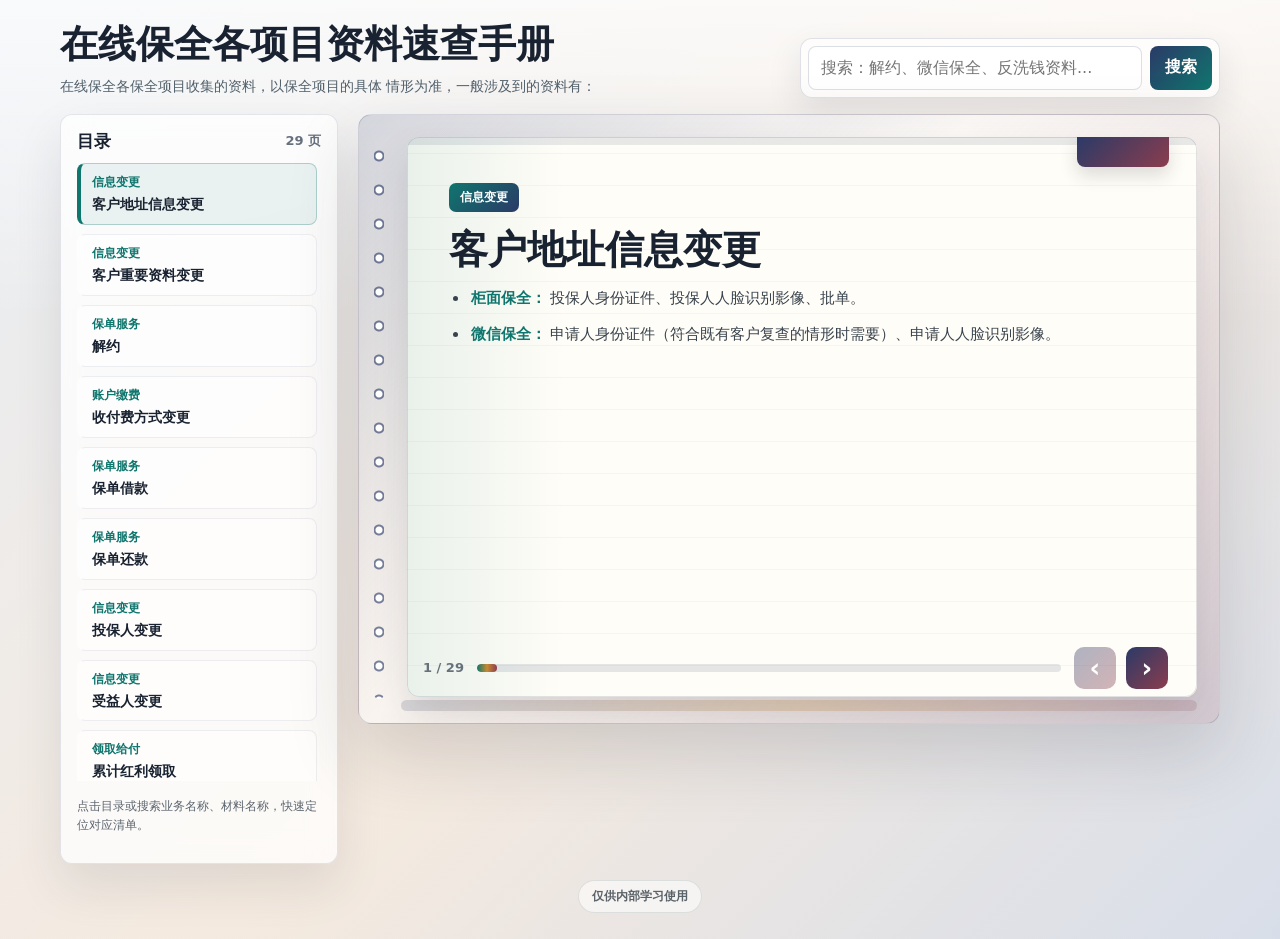
==== index.html @ 7e837ddd "Publish online preservation guide" ====
<!doctype html>
<html lang="zh-CN">
<head>
  <meta charset="utf-8">
  <meta name="viewport" content="width=device-width, initial-scale=1">
  <title>在线保全各项目资料速查手册</title>
  <style>
    :root {
      --ink: #192230;
      --muted: #66707e;
      --paper: #fffdf7;
      --paper-line: rgba(36, 79, 93, .085);
      --cover: #2b3a67;
      --cover-2: #8b3d4e;
      --accent: #0f766e;
      --gold: #c78b32;
      --line: rgba(25, 34, 48, .13);
      --panel: rgba(255,255,255,.8);
      --shadow: rgba(28, 39, 58, .16);
    }
    * { box-sizing: border-box; }
    html, body { width: 100%; max-width: 100%; overflow-x: hidden; }
    body {
      min-height: 100vh;
      margin: 0;
      color: var(--ink);
      font-family: "Microsoft YaHei", "PingFang SC", system-ui, sans-serif;
      background:
        linear-gradient(180deg, rgba(255,255,255,.74), rgba(255,255,255,0) 34%),
        linear-gradient(135deg, #e8edf3 0%, #f5eadf 52%, #d8dee9 100%);
    }
    button, input { font: inherit; }
    .app { width: min(1160px, calc(100vw - 28px)); margin: 0 auto; padding: 22px 0 26px; }
    .hero { display: grid; grid-template-columns: minmax(0, 1fr) minmax(280px, 420px); gap: 18px; align-items: end; margin-bottom: 16px; }
    h1 { margin: 0 0 8px; font-size: clamp(22px, 3.2vw, 38px); line-height: 1.18; letter-spacing: 0; }
    .subtitle { max-width: 680px; margin: 0; color: #51606b; font-size: 14px; line-height: 1.65; }
    .search { display: grid; grid-template-columns: minmax(0, 1fr) auto; gap: 8px; padding: 7px; border: 1px solid rgba(43,58,103,.14); border-radius: 12px; background: rgba(255,255,255,.72); box-shadow: 0 14px 34px rgba(28,39,58,.1); backdrop-filter: blur(14px); }
    .search input { min-width: 0; height: 44px; border: 1px solid rgba(43,58,103,.16); border-radius: 8px; padding: 0 12px; outline: 0; background: rgba(255,255,255,.96); }
    .search input:focus { border-color: rgba(15,118,110,.62); box-shadow: 0 0 0 3px rgba(15,118,110,.13); }
    .btn { min-height: 42px; border: 0; border-radius: 8px; padding: 0 15px; color: #fff; font-weight: 850; background: linear-gradient(135deg, var(--cover), var(--accent)); cursor: pointer; }
    .workspace { display: grid; grid-template-columns: 278px minmax(0, 1fr); gap: 20px; align-items: stretch; }
    .side { display: flex; flex-direction: column; min-height: 610px; max-height: calc(100vh - 150px); padding: 16px; border: 1px solid rgba(43,58,103,.12); border-radius: 12px; background: rgba(255,255,255,.74); box-shadow: 0 22px 48px rgba(28,39,58,.1); backdrop-filter: blur(14px); }
    .side-title { display: flex; justify-content: space-between; gap: 10px; align-items: center; margin-bottom: 12px; }
    .side-title h2 { margin: 0; font-size: 17px; line-height: 1.2; }
    .counter { color: var(--muted); font-size: 13px; font-weight: 800; }
    .toc { display: grid; gap: 9px; margin: 0; padding: 0 4px 0 0; overflow-y: auto; list-style: none; }
    .toc button { width: 100%; border: 1px solid rgba(43,58,103,.08); border-left: 4px solid transparent; border-radius: 8px; padding: 10px 11px; color: var(--ink); text-align: left; background: rgba(255,255,255,.54); cursor: pointer; }
    .toc button.active { border-color: rgba(15,118,110,.28); border-left-color: var(--accent); background: rgba(15,118,110,.08); }
    .toc-category { display: block; margin-bottom: 4px; color: var(--accent); font-size: 12px; font-weight: 900; }
    .toc-title { display: block; font-size: 14px; font-weight: 850; line-height: 1.35; }
    .tip-note { margin-top: auto; padding-top: 16px; color: #5c6670; font-size: 12px; line-height: 1.6; }
    .reader { position: relative; min-height: 610px; padding: 22px 22px 22px 34px; border: 1px solid rgba(43,58,103,.18); border-radius: 14px; background: linear-gradient(135deg, rgba(43,58,103,.16), rgba(255,255,255,.5) 42%, rgba(139,61,78,.14)); box-shadow: 0 30px 72px var(--shadow); overflow: hidden; }
    .reader::before { content: ""; position: absolute; inset: 24px auto 24px 15px; width: 10px; border-radius: 999px; background: radial-gradient(circle, #fff 0 3px, rgba(43,58,103,.62) 4px 5px, transparent 6px) 0 0 / 10px 34px repeat-y; z-index: 3; }
    .reader::after { content: ""; position: absolute; right: 22px; bottom: 12px; left: 42px; height: 11px; border-radius: 999px; background: linear-gradient(90deg, rgba(43,58,103,.18), rgba(199,139,50,.28), rgba(139,61,78,.18)); opacity: .9; }
    .paper-stack { position: relative; min-height: 560px; height: 100%; margin-left: 14px; }
    .paper-stack::before, .paper-stack::after { content: ""; position: absolute; inset: 12px 0 0 12px; border-radius: 12px; background: #dfe8ea; opacity: .72; }
    .paper-stack::after { inset: 6px 0 0 6px; background: #f4efe8; opacity: .9; }
    .page { position: relative; z-index: 2; min-height: 560px; padding: clamp(30px, 4vw, 46px) clamp(24px, 4vw, 42px) 86px; border-radius: 12px; background: linear-gradient(180deg, rgba(43,58,103,.11) 0 8px, transparent 8px), linear-gradient(90deg, rgba(15,118,110,.09), transparent 20%), repeating-linear-gradient(0deg, transparent 0 31px, var(--paper-line) 32px), var(--paper); box-shadow: inset 0 0 0 1px rgba(43,58,103,.14), 0 18px 36px rgba(28,39,58,.13); overflow: hidden; transition: opacity .18s ease, transform .18s ease; }
    .page::before { content: ""; position: absolute; top: 0; right: 28px; width: 92px; height: 30px; border-radius: 0 0 8px 8px; background: linear-gradient(135deg, var(--cover), var(--cover-2)); box-shadow: 0 8px 18px rgba(28,39,58,.16); }
    .page.is-leaving { opacity: .2; transform: translateX(-10px); }
    .page.is-entering { animation: pageEnter .28s ease-out; }
    @keyframes pageEnter { from { opacity: .18; transform: translateX(12px); } to { opacity: 1; transform: translateX(0); } }
    .page-flash { position: absolute; inset: 22px 22px 22px 36px; z-index: 4; display: none; border-radius: 16px; background: linear-gradient(90deg, rgba(255,250,240,.98), rgba(255,250,240,.86)); box-shadow: 0 16px 32px rgba(24,32,38,.14); pointer-events: none; }
    .page-flash.active.forward { display: block; animation: sheetForward .3s ease-out forwards; }
    .page-flash.active.backward { display: block; animation: sheetBackward .3s ease-out forwards; }
    @keyframes sheetForward { from { opacity: .95; transform: translateX(0) scale(1); } to { opacity: 0; transform: translateX(-34px) scale(.985); } }
    @keyframes sheetBackward { from { opacity: .95; transform: translateX(0) scale(1); } to { opacity: 0; transform: translateX(34px) scale(.985); } }
    .category { display: inline-flex; align-items: center; min-height: 28px; padding: 6px 11px; border-radius: 7px; color: #fff; font-size: 12px; font-weight: 900; background: linear-gradient(135deg, var(--accent), var(--cover)); }
    .page h2 { margin: 16px 0 14px; font-size: clamp(24px, 3.4vw, 39px); line-height: 1.13; letter-spacing: 0; overflow-wrap: anywhere; }
    .content { max-width: 790px; color: #38434d; font-size: 15px; line-height: 1.72; }
    .content ul { display: grid; gap: 10px; margin: 0; padding-left: 20px; }
    .content li { padding-left: 2px; }
    .channel { display: inline-block; margin-right: 4px; color: var(--accent); font-weight: 950; }
    mark { border-radius: 4px; padding: 1px 3px; color: inherit; background: rgba(199,139,50,.4); }
    .reader-footer { position: absolute; right: clamp(30px, 4vw, 54px); bottom: 34px; left: clamp(44px, 5vw, 68px); z-index: 5; display: grid; grid-template-columns: auto 1fr auto; gap: 13px; align-items: center; color: #66717c; font-size: 13px; font-weight: 800; }
    .progress { height: 8px; overflow: hidden; border-radius: 999px; background: rgba(43,58,103,.12); }
    .progress span { display: block; width: var(--progress, 0%); height: 100%; border-radius: inherit; background: linear-gradient(90deg, var(--accent), var(--gold), var(--cover-2)); transition: width .24s ease; }
    .reader-actions { display: flex; gap: 10px; }
    .icon-btn { display: grid; place-items: center; width: 42px; height: 42px; border: 0; border-radius: 10px; color: #fff; font-size: 26px; line-height: 1; background: linear-gradient(135deg, var(--cover), var(--cover-2)); cursor: pointer; }
    .icon-btn:disabled { opacity: .38; cursor: default; }
    .status { min-height: 0; margin-top: 8px; color: #4f5b66; font-size: 13px; text-align: right; }
    .internal-note { width: fit-content; margin: 16px auto 0; padding: 7px 13px; border: 1px solid rgba(21,66,61,.12); border-radius: 999px; color: rgba(31,42,51,.72); font-size: 12px; font-weight: 850; text-align: center; background: rgba(255,255,255,.56); }
    .mobile-tools, .mobile-drawer { display: none; }
    .drawer-backdrop { position: fixed; inset: 0; z-index: 30; display: none; background: rgba(18,28,34,.38); opacity: 0; transition: opacity .18s ease; }
    .drawer-backdrop.open { display: block; opacity: 1; }
    @media (max-width: 900px) {
      .hero, .workspace { grid-template-columns: 1fr; }
      .side { display: none; }
      .app { width: min(100vw - 18px, 1160px); padding: 10px 0 18px; }
      .hero { gap: 8px; margin-bottom: 10px; }
      h1 { font-size: 18px; line-height: 1.22; margin-bottom: 6px; }
      .subtitle { font-size: 12px; line-height: 1.45; }
      .search { grid-template-columns: minmax(0, 1fr) 72px; gap: 6px; padding: 6px; border-radius: 10px; }
      .search input, .search .btn { height: 36px; min-height: 36px; font-size: 13px; }
      .search input { padding: 0 10px; }
      .search .btn { padding: 0 10px; }
      .mobile-tools { display: grid; grid-template-columns: auto 1fr auto; gap: 8px; align-items: center; margin: 0 0 10px; padding: 8px; border: 1px solid rgba(43,58,103,.12); border-radius: 10px; background: rgba(255,255,255,.7); box-shadow: 0 10px 24px rgba(28,39,58,.08); backdrop-filter: blur(10px); }
      .mobile-tools button { height: 34px; min-height: 34px; padding: 0 12px; border: 0; border-radius: 8px; color: #fff; font-size: 13px; font-weight: 900; background: linear-gradient(135deg, var(--cover), var(--accent)); }
      .mobile-page-meta { min-width: 0; color: #34424b; font-size: 13px; font-weight: 850; overflow: hidden; text-overflow: ellipsis; white-space: nowrap; text-align: center; }
      .mobile-category { justify-self: end; max-width: 86px; padding: 7px 9px; border: 1px solid rgba(139,61,78,.18); border-radius: 8px; color: var(--cover-2); font-size: 12px; font-weight: 900; overflow: hidden; text-overflow: ellipsis; white-space: nowrap; background: rgba(139,61,78,.07); }
      .reader { min-height: 0; padding: 12px 10px 18px 22px; border-radius: 13px; overflow: visible; box-shadow: 0 18px 42px rgba(28,39,58,.18); }
      .reader::before { inset: 14px auto 18px 8px; width: 8px; background-size: 8px 30px; }
      .reader::after { right: 12px; bottom: -7px; left: 24px; height: 12px; }
      .paper-stack { min-height: 520px; margin-left: 0; }
      .paper-stack::before { inset: 8px 0 0 7px; }
      .paper-stack::after { inset: 4px 0 0 4px; }
      .page { min-height: 520px; padding: 25px 19px 72px; border-radius: 11px; }
      .page::before { right: 18px; width: 76px; height: 24px; border-radius: 0 0 7px 7px; }
      .page h2 { margin-top: 15px; font-size: clamp(22px, 6.8vw, 30px); }
      .content { font-size: 14px; line-height: 1.68; }
      .content ul { gap: 8px; padding-left: 18px; }
      .page-flash { inset: 12px 10px 18px 18px; border-radius: 14px; }
      .reader-footer { right: 28px; bottom: 22px; left: 36px; grid-template-columns: 1fr auto; }
      .reader-footer .progress { grid-column: 1 / -1; grid-row: 1; }
      .reader-footer .page-label { grid-column: 1; grid-row: 2; }
      .reader-actions { grid-column: 2; grid-row: 2; }
      .icon-btn { width: 40px; height: 40px; font-size: 24px; }
      .status { text-align: left; font-size: 13px; }
      .internal-note { margin-top: 15px; padding: 7px 12px; font-size: 12px; }
      .mobile-drawer { position: fixed; right: 0; bottom: 0; left: 0; z-index: 40; display: flex; flex-direction: column; max-height: 76vh; padding: 12px 12px calc(14px + env(safe-area-inset-bottom)); border-radius: 14px 14px 0 0; background: #fbfaf4; box-shadow: 0 -18px 44px rgba(28,39,58,.24); transform: translateY(104%); transition: transform .22s ease; }
      .mobile-drawer.open { transform: translateY(0); }
      .mobile-drawer-head { display: grid; grid-template-columns: 1fr auto; gap: 10px; align-items: center; padding: 2px 2px 10px; }
      .mobile-drawer-title { margin: 0; color: #1f2a33; font-size: 16px; font-weight: 950; }
      .mobile-drawer-close { width: 36px; height: 36px; border: 0; border-radius: 9px; color: #fff; font-size: 24px; line-height: 1; background: linear-gradient(135deg, var(--cover), var(--cover-2)); }
      .mobile-toc { display: grid; gap: 10px; margin: 0; padding: 0 2px 4px; overflow: auto; list-style: none; }
      .mobile-toc-group { display: grid; gap: 6px; }
      .mobile-toc-group-title { position: sticky; top: 0; z-index: 1; padding: 8px 2px 5px; color: var(--accent); font-size: 12px; font-weight: 950; background: #fbfaf4; }
      .mobile-toc button { width: 100%; min-height: 42px; padding: 9px 10px; border: 1px solid rgba(43,58,103,.12); border-left: 4px solid transparent; border-radius: 8px; color: #26313a; font-size: 14px; font-weight: 850; line-height: 1.25; text-align: left; background: rgba(255,255,255,.76); }
      .mobile-toc button.active { border-color: rgba(15,118,110,.32); border-left-color: var(--accent); color: var(--cover); background: rgba(15,118,110,.08); }
    }
  </style>
</head>
<body>
  <main class="app">
    <section class="hero" aria-label="知识小书工具栏">
      <div>
        <h1>在线保全各项目资料速查手册</h1>
        <p class="subtitle">在线保全各保全项目收集的资料，以保全项目的具体 情形为准，一般涉及到的资料有：</p>
      </div>
      <form class="search" id="searchForm">
        <input id="searchInput" type="search" placeholder="搜索：解约、微信保全、反洗钱资料..." autocomplete="off">
        <button class="btn" type="submit">搜索</button>
      </form>
    </section>
    <section class="mobile-tools" aria-label="手机目录工具栏">
      <button id="mobileTocBtn" type="button">目录</button>
      <span class="mobile-page-meta" id="mobilePageMeta"></span>
      <span class="mobile-category" id="mobileCategory"></span>
    </section>
    <section class="workspace" aria-label="知识阅读器">
      <aside class="side" aria-label="知识目录">
        <div class="side-title"><h2>目录</h2><span class="counter" id="counter"></span></div>
        <ol class="toc" id="toc"></ol>
        <p class="tip-note">点击目录或搜索业务名称、材料名称，快速定位对应清单。</p>
      </aside>
      <div>
        <article class="reader">
          <div class="paper-stack">
            <section class="page" id="page" aria-label="当前知识点">
              <div class="category" id="pageTag"></div>
              <h2 id="pageTitle"></h2>
              <div class="content" id="pageContent"></div>
            </section>
          </div>
          <div class="page-flash" id="pageFlash" aria-hidden="true"></div>
          <footer class="reader-footer">
            <span class="page-label" id="pageNumber"></span>
            <div class="progress"><span id="progressBar"></span></div>
            <div class="reader-actions">
              <button class="icon-btn" id="prevBtn" type="button" aria-label="上一页">‹</button>
              <button class="icon-btn" id="nextBtn" type="button" aria-label="下一页">›</button>
            </div>
          </footer>
        </article>
        <div class="status" id="resultText" aria-live="polite"></div>
      </div>
    </section>
    <p class="internal-note">仅供内部学习使用</p>
  </main>
  <div class="drawer-backdrop" id="drawerBackdrop" aria-hidden="true"></div>
  <section class="mobile-drawer" id="mobileDrawer" aria-label="手机目录" aria-hidden="true">
    <div class="mobile-drawer-head">
      <h2 class="mobile-drawer-title">目录</h2>
      <button class="mobile-drawer-close" id="mobileDrawerClose" type="button" aria-label="关闭目录">×</button>
    </div>
    <div class="mobile-toc" id="mobileToc"></div>
  </section>
  <script>
    const tips = [
      {
            "category": "信息变更",
            "title": "客户地址信息变更",
            "keywords": [
                  "客户地址信息变更",
                  "信息变更",
                  "柜面保全",
                  "微信保全",
                  "身份证件",
                  "人脸识别影像",
                  "投保人身份证件",
                  "投保人人脸识别影像",
                  "批单",
                  "申请人身份证件",
                  "符合既有客户复查的情形时需要",
                  "申请人人脸识别影像"
            ],
            "content": [
                  "柜面保全：投保人身份证件、投保人人脸识别影像、批单。",
                  "微信保全：申请人身份证件（符合既有客户复查的情形时需要）、申请人人脸识别影像。"
            ]
      },
      {
            "category": "信息变更",
            "title": "客户重要资料变更",
            "keywords": [
                  "客户重要资料变更",
                  "信息变更",
                  "柜面保全",
                  "微信保全",
                  "身份证件",
                  "人脸识别影像",
                  "申请人身份证件",
                  "申请人人脸识别影像",
                  "财务资料",
                  "其他证明文件",
                  "反洗钱资料",
                  "涉及反洗钱时需要",
                  "批单",
                  "被变更人身份证件"
            ],
            "content": [
                  "柜面保全：申请人身份证件、申请人人脸识别影像、财务资料、其他证明文件、反洗钱资料（涉及反洗钱时需要）、批单。",
                  "微信保全：申请人身份证件、申请人人脸识别影像、被变更人身份证件、其他证明文件、财务资料（新添加银行账户时需要）、签字、微信反洗钱资料（涉及反洗钱时需要）。"
            ]
      },
      {
            "category": "保单服务",
            "title": "解约",
            "keywords": [
                  "解约",
                  "保单服务",
                  "柜面保全",
                  "微信保全",
                  "身份证件",
                  "人脸识别影像",
                  "投保人身份证件",
                  "投保人人脸识别影像",
                  "财务资料",
                  "遗失声明书",
                  "保险合同及现价表",
                  "反洗钱资料",
                  "涉及反洗钱时需要",
                  "批单"
            ],
            "content": [
                  "柜面保全：投保人身份证件、投保人人脸识别影像、财务资料、遗失声明书、保险合同及现价表、反洗钱资料（涉及反洗钱时需要）、批单。",
                  "微信保全：投保人身份证件、投保人人脸识别影像、财务资料（新添加银行账户时需要）、签字、微信反洗钱资料（涉及反洗钱时需要）、退保劝阻（经代渠道保单需要）、风险提示函。"
            ]
      },
      {
            "category": "账户缴费",
            "title": "收付费方式变更",
            "keywords": [
                  "收付费方式变更",
                  "账户缴费",
                  "柜面保全",
                  "微信保全",
                  "身份证件",
                  "人脸识别影像",
                  "投保人身份证件",
                  "投保人人脸识别影像",
                  "财务资料",
                  "反洗钱资料",
                  "涉及反洗钱时需要",
                  "批单",
                  "签字"
            ],
            "content": [
                  "柜面保全：投保人身份证件、投保人人脸识别影像、财务资料、反洗钱资料（涉及反洗钱时需要）、批单。",
                  "微信保全：投保人身份证件、投保人人脸识别影像、财务资料、签字、微信反洗钱资料（涉及反洗钱时需要）。"
            ]
      },
      {
            "category": "保单服务",
            "title": "保单借款",
            "keywords": [
                  "保单借款",
                  "保单服务",
                  "柜面保全",
                  "微信保全",
                  "身份证件",
                  "人脸识别影像",
                  "投保人身份证件",
                  "投保人人脸识别影像",
                  "被保险人身份证件",
                  "被保险人人脸识别影像",
                  "申请书",
                  "财务资料",
                  "反洗钱资料",
                  "涉及反洗钱时需要",
                  "批单"
            ],
            "content": [
                  "柜面保全：投保人身份证件、投保人人脸识别影像、被保险人身份证件、被保险人人脸识别影像、申请书、财务资料、反洗钱资料（涉及反洗钱时需要）、批单。",
                  "微信保全：投保人身份证件、投保人人脸识别影像、被保险人身份证件、被保险人人脸识别影像、财务资料（新添加银行账户时需要）、签字、微信反洗钱资料（涉及反洗钱时需要）、风险提示函。"
            ]
      },
      {
            "category": "保单服务",
            "title": "保单还款",
            "keywords": [
                  "保单还款",
                  "保单服务",
                  "柜面保全",
                  "微信保全",
                  "身份证件",
                  "人脸识别影像",
                  "投保人身份证件",
                  "投保人人脸识别影像",
                  "财务资料",
                  "反洗钱资料",
                  "涉及反洗钱时需要",
                  "批单",
                  "新添加银行账户时需要"
            ],
            "content": [
                  "柜面保全：投保人身份证件、投保人人脸识别影像、财务资料、反洗钱资料（涉及反洗钱时需要）、批单。",
                  "微信保全：投保人身份证件、投保人人脸识别影像、财务资料（新添加银行账户时需要）、签字、微信反洗钱资料（涉及反洗钱时需要）。"
            ]
      },
      {
            "category": "信息变更",
            "title": "投保人变更",
            "keywords": [
                  "投保人变更",
                  "信息变更",
                  "柜面保全",
                  "微信保全",
                  "身份证件",
                  "人脸识别影像",
                  "原投保人身份证件",
                  "原投保人人脸识别影像",
                  "新投保人身份证件",
                  "新投保人人脸识别影像",
                  "被保险人身份证件",
                  "被保险人人脸识别影像",
                  "原投保人财务资料",
                  "涉及补退费时需要",
                  "新投保人财务资料",
                  "签字",
                  "微信反洗钱资料"
            ],
            "content": [
                  "微信保全：原投保人身份证件、原投保人人脸识别影像、新投保人身份证件、新投保人人脸识别影像、被保险人身份证件、被保险人人脸识别影像、原投保人财务资料（涉及补退费时需要）、新投保人财务资料、签字、微信反洗钱资料（涉及反洗钱时需要）、《个人税收居民身份声明文件》、《健告声明书》、《投保人变更业务风险提示确认书》。"
            ]
      },
      {
            "category": "信息变更",
            "title": "受益人变更",
            "keywords": [
                  "受益人变更",
                  "信息变更",
                  "柜面保全",
                  "微信保全",
                  "身份证件",
                  "人脸识别影像",
                  "被保险人身份证件",
                  "被保险人人脸识别影像",
                  "受益人身份证件",
                  "反洗钱资料",
                  "涉及反洗钱时需要",
                  "批单",
                  "申请人身份证件",
                  "申请人人脸识别影像",
                  "签字"
            ],
            "content": [
                  "柜面保全：被保险人身份证件、被保险人人脸识别影像、受益人身份证件、反洗钱资料（涉及反洗钱时需要）、批单。",
                  "微信保全：申请人身份证件、申请人人脸识别影像、受益人身份证件、签字、微信反洗钱资料（涉及反洗钱时需要）。"
            ]
      },
      {
            "category": "领取给付",
            "title": "累计红利领取",
            "keywords": [
                  "累计红利领取",
                  "领取给付",
                  "柜面保全",
                  "微信保全",
                  "身份证件",
                  "人脸识别影像",
                  "投保人身份证件",
                  "投保人人脸识别影像",
                  "财务资料",
                  "反洗钱资料",
                  "涉及反洗钱时需要",
                  "批单",
                  "新添加银行账户时需要"
            ],
            "content": [
                  "柜面保全：投保人身份证件、投保人人脸识别影像、财务资料、反洗钱资料（涉及反洗钱时需要）、批单。",
                  "微信保全：投保人身份证件、投保人人脸识别影像、财务资料（新添加银行账户时需要）、签字、微信反洗钱资料（涉及反洗钱时需要）。"
            ]
      },
      {
            "category": "领取给付",
            "title": "年金、满期金领取",
            "keywords": [
                  "年金、满期金领取",
                  "领取给付",
                  "柜面保全",
                  "微信保全",
                  "身份证件",
                  "人脸识别影像",
                  "受益人身份证件",
                  "监护人身份证件",
                  "监护人申请时需要",
                  "受益人",
                  "监护人",
                  "被保人人脸识别影像",
                  "财务资料",
                  "监护关系证明",
                  "被保人证明文件",
                  "反洗钱资料"
            ],
            "content": [
                  "柜面保全：受益人身份证件、监护人身份证件（监护人申请时需要）、受益人（监护人）人脸识别影像、被保人人脸识别影像、财务资料、监护关系证明、被保人证明文件、反洗钱资料（涉及反洗钱时需要）、批单。",
                  "微信保全：受益人身份证件、受益人人脸识别影像、被保险人身份证件、被保险人人脸识别影像、被保险人生存证明、财务资料、签字、《个人税收居民身份声明文件》、微信反洗钱资料（涉及反洗钱时需要）。"
            ]
      },
      {
            "category": "领取给付",
            "title": "满期领取",
            "keywords": [
                  "满期领取",
                  "领取给付",
                  "柜面保全",
                  "微信保全",
                  "身份证件",
                  "人脸识别影像",
                  "受益人身份证件",
                  "受益人人脸识别影像",
                  "满期保险金转保授权书",
                  "财务资料",
                  "反洗钱资料",
                  "涉及反洗钱时需要",
                  "批单",
                  "遗失声明书",
                  "保险合同及现价表",
                  "满期受益人身份证件"
            ],
            "content": [
                  "柜面保全：受益人身份证件、受益人人脸识别影像、满期保险金转保授权书、财务资料、反洗钱资料（涉及反洗钱时需要）、批单、遗失声明书、保险合同及现价表。",
                  "微信保全：满期受益人身份证件、满期受益人人脸识别影像、被保险人身份证件、被保险人人脸识别影像、被保险人生存证明、财务资料、签字、《个人税收居民身份声明文件》、微信反洗钱资料（涉及反洗钱时需要）。"
            ]
      },
      {
            "category": "保单服务",
            "title": "保单复效",
            "keywords": [
                  "保单复效",
                  "保单服务",
                  "柜面保全",
                  "微信保全",
                  "身份证件",
                  "人脸识别影像",
                  "投保人身份证件",
                  "投保人人脸识别影像",
                  "被保险人身份证件",
                  "被保险人人脸识别影像",
                  "签字",
                  "财务资料",
                  "新添加银行账户时需要",
                  "健康声明书",
                  "微信反洗钱资料",
                  "涉及反洗钱时需要"
            ],
            "content": [
                  "微信保全：投保人身份证件、投保人人脸识别影像、被保险人身份证件、被保险人人脸识别影像、签字、财务资料（新添加银行账户时需要）、《健康声明书》、微信反洗钱资料（涉及反洗钱时需要）。"
            ]
      },
      {
            "category": "保单服务",
            "title": "保单补发",
            "keywords": [
                  "保单补发",
                  "保单服务",
                  "柜面保全",
                  "微信保全",
                  "身份证件",
                  "人脸识别影像",
                  "投保人身份证件",
                  "投保人人脸识别影像",
                  "财务资料",
                  "反洗钱资料",
                  "涉及反洗钱时需要",
                  "批单",
                  "新添加银行账户时需要"
            ],
            "content": [
                  "柜面保全：投保人身份证件、投保人人脸识别影像、财务资料、反洗钱资料（涉及反洗钱时需要）、批单。",
                  "微信保全：投保人身份证件、投保人人脸识别影像、财务资料（新添加银行账户时需要）、签字、微信反洗钱资料（涉及反洗钱时需要）。"
            ]
      },
      {
            "category": "领取给付",
            "title": "万能险部分领取",
            "keywords": [
                  "万能险部分领取",
                  "领取给付",
                  "柜面保全",
                  "微信保全",
                  "身份证件",
                  "人脸识别影像",
                  "投保人身份证件",
                  "投保人人脸识别影像",
                  "财务资料",
                  "反洗钱资料",
                  "涉及反洗钱时需要",
                  "批单",
                  "新添加银行账户时需要"
            ],
            "content": [
                  "柜面保全：投保人身份证件、投保人人脸识别影像、财务资料、反洗钱资料（涉及反洗钱时需要）、批单。",
                  "微信保全：投保人身份证件、投保人人脸识别影像、财务资料（新添加银行账户时需要）、签字、微信反洗钱资料（涉及反洗钱时需要）、风险提示函。"
            ]
      },
      {
            "category": "领取给付",
            "title": "生存金领取方式变更",
            "keywords": [
                  "生存金领取方式变更",
                  "领取给付",
                  "柜面保全",
                  "微信保全",
                  "身份证件",
                  "人脸识别影像",
                  "投保人身份证件",
                  "投保人人脸识别影像",
                  "批单"
            ],
            "content": [
                  "柜面保全：投保人身份证件、投保人人脸识别影像、批单。",
                  "微信保全：投保人人脸识别影像。"
            ]
      },
      {
            "category": "领取给付",
            "title": "年金、满期金给付账号变更",
            "keywords": [
                  "年金、满期金给付账号变更",
                  "领取给付",
                  "柜面保全",
                  "微信保全",
                  "身份证件",
                  "人脸识别影像",
                  "受益人身份证件",
                  "受益人人脸识别影像",
                  "财务资料",
                  "反洗钱资料",
                  "涉及反洗钱时需要",
                  "批单",
                  "被保险人身份证件",
                  "被保险人人脸识别影像"
            ],
            "content": [
                  "柜面保全：受益人身份证件、受益人人脸识别影像、财务资料、反洗钱资料（涉及反洗钱时需要）、批单。",
                  "微信保全：受益人身份证件、受益人人脸识别影像、被保险人身份证件、被保险人人脸识别影像、被保险人生存证明、财务资料、签字、微信反洗钱资料（涉及反洗钱时需要）。"
            ]
      },
      {
            "category": "保单服务",
            "title": "不续保",
            "keywords": [
                  "不续保",
                  "保单服务",
                  "柜面保全",
                  "微信保全",
                  "身份证件",
                  "人脸识别影像",
                  "投保人身份证件",
                  "投保人人脸识别影像",
                  "反洗钱资料",
                  "涉及反洗钱时需要",
                  "批单",
                  "签字"
            ],
            "content": [
                  "柜面保全：投保人身份证件、投保人人脸识别影像、反洗钱资料（涉及反洗钱时需要）、批单。",
                  "微信保全：投保人身份证件、投保人人脸识别影像、签字。"
            ]
      },
      {
            "category": "保障变更",
            "title": "新增附约",
            "keywords": [
                  "新增附约",
                  "保障变更",
                  "柜面保全",
                  "微信保全",
                  "身份证件",
                  "人脸识别影像",
                  "投保人身份证件",
                  "投保人人脸识别影像",
                  "被保险人身份证件",
                  "被保险人人脸识别影像",
                  "签字",
                  "财务资料",
                  "新添加银行账户时需要",
                  "健康声明书",
                  "微信反洗钱资料",
                  "涉及反洗钱时需要"
            ],
            "content": [
                  "微信保全：投保人身份证件、投保人人脸识别影像、被保险人身份证件、被保险人人脸识别影像、签字、财务资料（新添加银行账户时需要）、《健康声明书》、微信反洗钱资料（涉及反洗钱时需要）。"
            ]
      },
      {
            "category": "账户缴费",
            "title": "追加保费",
            "keywords": [
                  "追加保费",
                  "账户缴费",
                  "柜面保全",
                  "微信保全",
                  "身份证件",
                  "人脸识别影像",
                  "投保人身份证件",
                  "投保人人脸识别影像",
                  "财务资料",
                  "反洗钱资料",
                  "涉及反洗钱时需要",
                  "批单",
                  "新添加银行账户时需要"
            ],
            "content": [
                  "柜面保全：投保人身份证件、投保人人脸识别影像、财务资料、反洗钱资料（涉及反洗钱时需要）、批单。",
                  "微信保全：投保人身份证件、投保人人脸识别影像、财务资料（新添加银行账户时需要）、签字、微信反洗钱资料（涉及反洗钱时需要）。"
            ]
      },
      {
            "category": "保障变更",
            "title": "加保",
            "keywords": [
                  "加保",
                  "保障变更",
                  "柜面保全",
                  "微信保全",
                  "身份证件",
                  "人脸识别影像",
                  "投保人身份证件",
                  "投保人人脸识别影像",
                  "被保险人身份证件",
                  "被保险人人脸识别影像",
                  "签字",
                  "财务资料",
                  "新添加银行账户时需要",
                  "微信反洗钱资料",
                  "涉及反洗钱时需要"
            ],
            "content": [
                  "微信保全：投保人身份证件、投保人人脸识别影像、被保险人身份证件、被保险人人脸识别影像、签字、财务资料（新添加银行账户时需要）、微信反洗钱资料（涉及反洗钱时需要）。"
            ]
      },
      {
            "category": "保障变更",
            "title": "增补告知",
            "keywords": [
                  "增补告知",
                  "保障变更",
                  "柜面保全",
                  "微信保全",
                  "身份证件",
                  "人脸识别影像",
                  "投保人身份证件",
                  "投保人人脸识别影像",
                  "签字",
                  "病历"
            ],
            "content": [
                  "微信保全：投保人身份证件、投保人人脸识别影像、签字、病历。"
            ]
      },
      {
            "category": "领取给付",
            "title": "红利选择权变更",
            "keywords": [
                  "红利选择权变更",
                  "领取给付",
                  "柜面保全",
                  "微信保全",
                  "身份证件",
                  "人脸识别影像",
                  "投保人人脸识别影像"
            ],
            "content": [
                  "微信保全：投保人人脸识别影像。"
            ]
      },
      {
            "category": "信息变更",
            "title": "职业变更",
            "keywords": [
                  "职业变更",
                  "信息变更",
                  "柜面保全",
                  "微信保全",
                  "身份证件",
                  "人脸识别影像",
                  "投保人人脸识别影像"
            ],
            "content": [
                  "微信保全：投保人人脸识别影像。"
            ]
      },
      {
            "category": "保单服务",
            "title": "减保",
            "keywords": [
                  "减保",
                  "保单服务",
                  "柜面保全",
                  "微信保全",
                  "身份证件",
                  "人脸识别影像",
                  "投保人身份证件",
                  "投保人人脸识别影像",
                  "财务资料",
                  "新添加银行账户时需要",
                  "反洗钱资料",
                  "涉及反洗钱时需要"
            ],
            "content": [
                  "柜面保全：投保人身份证件、投保人人脸识别影像、财务资料（新添加银行账户时需要）、反洗钱资料（涉及反洗钱时需要）。",
                  "微信保全：投保人身份证件、投保人人脸识别影像、财务资料（新添加银行账户时需要）、签字、微信反洗钱资料（涉及反洗钱时需要）。"
            ]
      },
      {
            "category": "账户缴费",
            "title": "缴费方式变更",
            "keywords": [
                  "缴费方式变更",
                  "账户缴费",
                  "柜面保全",
                  "微信保全",
                  "身份证件",
                  "人脸识别影像",
                  "投保人身份证件",
                  "投保人人脸识别影像",
                  "财务资料",
                  "反洗钱资料",
                  "涉及反洗钱时需要",
                  "批单"
            ],
            "content": [
                  "柜面保全：投保人身份证件、投保人人脸识别影像、财务资料、反洗钱资料（涉及反洗钱时需要）、批单。"
            ]
      },
      {
            "category": "保障变更",
            "title": "计划保障变更",
            "keywords": [
                  "计划保障变更",
                  "保障变更",
                  "柜面保全",
                  "微信保全",
                  "身份证件",
                  "人脸识别影像",
                  "投保人身份证件",
                  "投保人人脸识别影像",
                  "被保险人身份证件",
                  "被保险人人脸识别影像",
                  "签字",
                  "财务资料",
                  "新添加银行账户时需要",
                  "健康声明书",
                  "计划保障升高时需要"
            ],
            "content": [
                  "微信保全：投保人身份证件、投保人人脸识别影像、被保险人身份证件、被保险人人脸识别影像、签字、财务资料（新添加银行账户时需要）、《健康声明书》（计划保障升高时需要）。"
            ]
      },
      {
            "category": "保单服务",
            "title": "复缴",
            "keywords": [
                  "复缴",
                  "保单服务",
                  "柜面保全",
                  "微信保全",
                  "身份证件",
                  "人脸识别影像",
                  "投保人人脸识别影像"
            ],
            "content": [
                  "微信保全：投保人人脸识别影像。"
            ]
      },
      {
            "category": "其他业务",
            "title": "缓缴期解除",
            "keywords": [
                  "缓缴期解除",
                  "其他业务",
                  "柜面保全",
                  "微信保全",
                  "身份证件",
                  "人脸识别影像",
                  "投保人身份证件",
                  "投保人人脸识别影像",
                  "财务资料",
                  "反洗钱资料",
                  "涉及反洗钱时需要",
                  "批单"
            ],
            "content": [
                  "柜面保全：投保人身份证件、投保人人脸识别影像、财务资料、反洗钱资料（涉及反洗钱时需要）、批单。"
            ]
      },
      {
            "category": "保障变更",
            "title": "险种转换",
            "keywords": [
                  "险种转换",
                  "保障变更",
                  "柜面保全",
                  "微信保全",
                  "身份证件",
                  "人脸识别影像",
                  "投保人身份证件",
                  "投保人人脸识别影像",
                  "人身保险投保提示及投保人声明书",
                  "转保变更业务风险提示确认书",
                  "反洗钱资料",
                  "涉及反洗钱时需要",
                  "批单"
            ],
            "content": [
                  "柜面保全：投保人身份证件、投保人人脸识别影像、《人身保险投保提示及投保人声明书》、《转保变更业务风险提示确认书》、反洗钱资料（涉及反洗钱时需要）、批单。"
            ]
      }
];
    let currentPage = 0;
    let lastQuery = "";
    let isTurning = false;
    const $ = selector => document.querySelector(selector);
    const toc = $("#toc"), counter = $("#counter"), page = $("#page"), pageFlash = $("#pageFlash");
    const pageTag = $("#pageTag"), pageTitle = $("#pageTitle"), pageContent = $("#pageContent");
    const progressBar = $("#progressBar"), pageNumber = $("#pageNumber"), resultText = $("#resultText");
    const searchForm = $("#searchForm"), searchInput = $("#searchInput"), prevBtn = $("#prevBtn"), nextBtn = $("#nextBtn");
    const mobileTocBtn = $("#mobileTocBtn"), mobilePageMeta = $("#mobilePageMeta"), mobileCategory = $("#mobileCategory");
    const mobileToc = $("#mobileToc"), mobileDrawer = $("#mobileDrawer"), mobileDrawerClose = $("#mobileDrawerClose"), drawerBackdrop = $("#drawerBackdrop");
    function escapeHtml(value) { return String(value).replace(/&/g, "&amp;").replace(/</g, "&lt;").replace(/>/g, "&gt;").replace(/"/g, "&quot;").replace(/'/g, "&#039;"); }
    function escapeRegExp(value) { return value.replace(/[.*+?^${}()|[\]\\]/g, "\\$&"); }
    function highlight(value, query) {
      const safeValue = escapeHtml(value);
      if (!query) return safeValue;
      return safeValue.replace(new RegExp(`(${escapeRegExp(escapeHtml(query))})`, "gi"), "<mark>$1</mark>");
    }
    function renderToc() {
      counter.textContent = `${tips.length} 页`;
      toc.innerHTML = tips.map((tip, index) => `<li><button type="button" data-index="${index}"><span class="toc-category">${escapeHtml(tip.category)}</span><span class="toc-title">${escapeHtml(tip.title)}</span></button></li>`).join("");
      const groups = tips.reduce((result, tip, index) => { if (!result.has(tip.category)) result.set(tip.category, []); result.get(tip.category).push({ tip, index }); return result; }, new Map());
      mobileToc.innerHTML = [...groups.entries()].map(([category, items]) => `<div class="mobile-toc-group"><div class="mobile-toc-group-title">${escapeHtml(category)}</div>${items.map(({ tip, index }) => `<button type="button" data-index="${index}">${index + 1}. ${escapeHtml(tip.title)}</button>`).join("")}</div>`).join("");
    }
    function setButtons() {
      prevBtn.disabled = currentPage === 0 || isTurning;
      nextBtn.disabled = currentPage === tips.length - 1 || isTurning;
      toc.querySelectorAll("button").forEach((button, index) => { button.classList.toggle("active", index === currentPage); button.disabled = isTurning; });
      mobileToc.querySelectorAll("button").forEach(button => { button.classList.toggle("active", Number(button.dataset.index) === currentPage); button.disabled = isTurning; });
    }
    function formatItem(item, query) {
      const match = String(item).match(/^(柜面保全|微信保全)：(.+)$/);
      if (!match) return highlight(item, query);
      return `<span class="channel">${highlight(match[1], query)}：</span>${highlight(match[2], query)}`;
    }
    function renderPage() {
      const tip = tips[currentPage], query = lastQuery.trim();
      pageTag.textContent = tip.category;
      pageTitle.innerHTML = highlight(tip.title, query);
      pageContent.innerHTML = `<ul>${tip.content.map(item => `<li>${formatItem(item, query)}</li>`).join("")}</ul>`;
      progressBar.style.setProperty("--progress", `${((currentPage + 1) / tips.length) * 100}%`);
      pageNumber.textContent = `${currentPage + 1} / ${tips.length}`;
      mobilePageMeta.textContent = `${currentPage + 1} / ${tips.length}  ${tip.title}`;
      mobileCategory.textContent = tip.category;
      setButtons();
    }
    function openMobileDrawer() { mobileDrawer.classList.add("open"); drawerBackdrop.classList.add("open"); mobileDrawer.setAttribute("aria-hidden", "false"); }
    function closeMobileDrawer() { mobileDrawer.classList.remove("open"); drawerBackdrop.classList.remove("open"); mobileDrawer.setAttribute("aria-hidden", "true"); }
    function playTurn(toIndex, direction) {
      isTurning = true; setButtons(); page.classList.add("is-leaving"); pageFlash.className = `page-flash active ${direction}`;
      window.setTimeout(() => { currentPage = toIndex; renderPage(); page.classList.remove("is-leaving"); page.classList.add("is-entering"); }, 140);
      window.setTimeout(() => { pageFlash.className = "page-flash"; page.classList.remove("is-entering"); isTurning = false; setButtons(); }, 330);
    }
    function goToPage(index, keepQuery = false) {
      if (isTurning) return;
      const nextIndex = Math.max(0, Math.min(index, tips.length - 1));
      if (!keepQuery) lastQuery = "";
      if (nextIndex === currentPage) { renderPage(); return; }
      playTurn(nextIndex, nextIndex > currentPage ? "forward" : "backward");
    }
    function movePage(step) { resultText.textContent = ""; searchInput.value = ""; goToPage(currentPage + step); }
    function searchTips(query) {
      const normalized = query.trim().toLowerCase();
      if (!normalized) { resultText.textContent = "请输入要搜索的知识点。"; return; }
      const foundIndex = tips.findIndex(tip => [tip.category, tip.title, tip.keywords.join(" "), tip.content.join(" ")].join(" ").toLowerCase().includes(normalized));
      if (foundIndex === -1) { resultText.textContent = `没有找到“${query}”。`; return; }
      lastQuery = query.trim();
      resultText.textContent = `已跳转到第 ${foundIndex + 1} 页：${tips[foundIndex].title}`;
      goToPage(foundIndex, true);
    }
    toc.addEventListener("click", event => { const button = event.target.closest("button[data-index]"); if (!button) return; resultText.textContent = ""; searchInput.value = ""; goToPage(Number(button.dataset.index)); });
    mobileToc.addEventListener("click", event => { const button = event.target.closest("button[data-index]"); if (!button) return; resultText.textContent = ""; searchInput.value = ""; closeMobileDrawer(); goToPage(Number(button.dataset.index)); });
    searchForm.addEventListener("submit", event => { event.preventDefault(); searchTips(searchInput.value); });
    prevBtn.addEventListener("click", () => movePage(-1));
    nextBtn.addEventListener("click", () => movePage(1));
    mobileTocBtn.addEventListener("click", openMobileDrawer);
    mobileDrawerClose.addEventListener("click", closeMobileDrawer);
    drawerBackdrop.addEventListener("click", closeMobileDrawer);
    document.addEventListener("keydown", event => { if (event.target === searchInput) return; if (event.key === "Escape") closeMobileDrawer(); if (event.key === "ArrowLeft") movePage(-1); if (event.key === "ArrowRight") movePage(1); });
    renderToc();
    renderPage();
  </script>
</body>
</html>
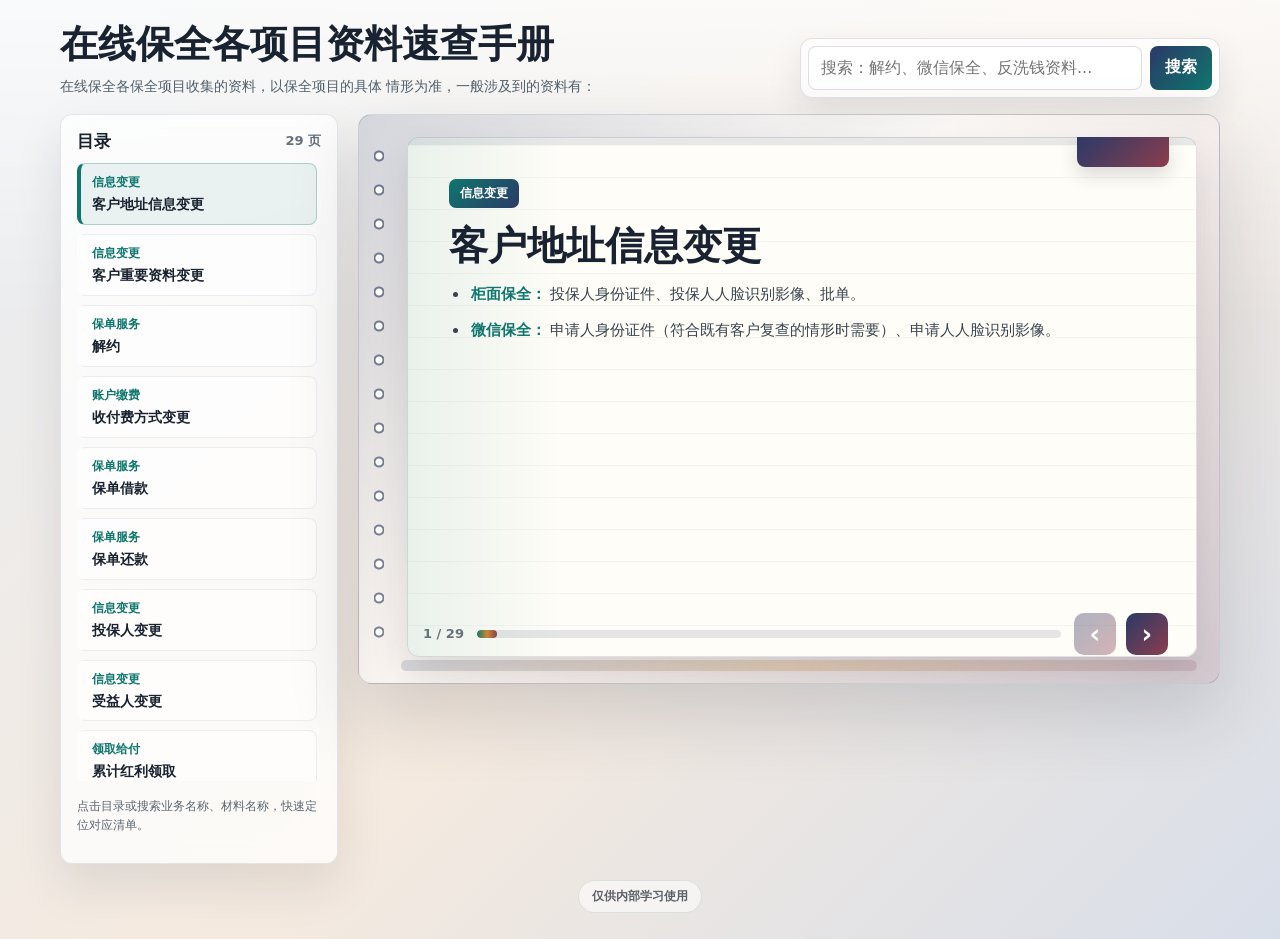
==== commit f300014c: "Shorten guide book height" ====
--- a/index.html
+++ b/index.html
@@ -39,7 +39,7 @@
     .search input:focus { border-color: rgba(15,118,110,.62); box-shadow: 0 0 0 3px rgba(15,118,110,.13); }
     .btn { min-height: 42px; border: 0; border-radius: 8px; padding: 0 15px; color: #fff; font-weight: 850; background: linear-gradient(135deg, var(--cover), var(--accent)); cursor: pointer; }
     .workspace { display: grid; grid-template-columns: 278px minmax(0, 1fr); gap: 20px; align-items: stretch; }
-    .side { display: flex; flex-direction: column; min-height: 610px; max-height: calc(100vh - 150px); padding: 16px; border: 1px solid rgba(43,58,103,.12); border-radius: 12px; background: rgba(255,255,255,.74); box-shadow: 0 22px 48px rgba(28,39,58,.1); backdrop-filter: blur(14px); }
+    .side { display: flex; flex-direction: column; min-height: 570px; max-height: calc(100vh - 150px); padding: 16px; border: 1px solid rgba(43,58,103,.12); border-radius: 12px; background: rgba(255,255,255,.74); box-shadow: 0 22px 48px rgba(28,39,58,.1); backdrop-filter: blur(14px); }
     .side-title { display: flex; justify-content: space-between; gap: 10px; align-items: center; margin-bottom: 12px; }
     .side-title h2 { margin: 0; font-size: 17px; line-height: 1.2; }
     .counter { color: var(--muted); font-size: 13px; font-weight: 800; }
@@ -49,13 +49,13 @@
     .toc-category { display: block; margin-bottom: 4px; color: var(--accent); font-size: 12px; font-weight: 900; }
     .toc-title { display: block; font-size: 14px; font-weight: 850; line-height: 1.35; }
     .tip-note { margin-top: auto; padding-top: 16px; color: #5c6670; font-size: 12px; line-height: 1.6; }
-    .reader { position: relative; min-height: 610px; padding: 22px 22px 22px 34px; border: 1px solid rgba(43,58,103,.18); border-radius: 14px; background: linear-gradient(135deg, rgba(43,58,103,.16), rgba(255,255,255,.5) 42%, rgba(139,61,78,.14)); box-shadow: 0 30px 72px var(--shadow); overflow: hidden; }
+    .reader { position: relative; min-height: 570px; padding: 22px 22px 22px 34px; border: 1px solid rgba(43,58,103,.18); border-radius: 14px; background: linear-gradient(135deg, rgba(43,58,103,.16), rgba(255,255,255,.5) 42%, rgba(139,61,78,.14)); box-shadow: 0 30px 72px var(--shadow); overflow: hidden; }
     .reader::before { content: ""; position: absolute; inset: 24px auto 24px 15px; width: 10px; border-radius: 999px; background: radial-gradient(circle, #fff 0 3px, rgba(43,58,103,.62) 4px 5px, transparent 6px) 0 0 / 10px 34px repeat-y; z-index: 3; }
     .reader::after { content: ""; position: absolute; right: 22px; bottom: 12px; left: 42px; height: 11px; border-radius: 999px; background: linear-gradient(90deg, rgba(43,58,103,.18), rgba(199,139,50,.28), rgba(139,61,78,.18)); opacity: .9; }
-    .paper-stack { position: relative; min-height: 560px; height: 100%; margin-left: 14px; }
+    .paper-stack { position: relative; min-height: 520px; height: 100%; margin-left: 14px; }
     .paper-stack::before, .paper-stack::after { content: ""; position: absolute; inset: 12px 0 0 12px; border-radius: 12px; background: #dfe8ea; opacity: .72; }
     .paper-stack::after { inset: 6px 0 0 6px; background: #f4efe8; opacity: .9; }
-    .page { position: relative; z-index: 2; min-height: 560px; padding: clamp(30px, 4vw, 46px) clamp(24px, 4vw, 42px) 86px; border-radius: 12px; background: linear-gradient(180deg, rgba(43,58,103,.11) 0 8px, transparent 8px), linear-gradient(90deg, rgba(15,118,110,.09), transparent 20%), repeating-linear-gradient(0deg, transparent 0 31px, var(--paper-line) 32px), var(--paper); box-shadow: inset 0 0 0 1px rgba(43,58,103,.14), 0 18px 36px rgba(28,39,58,.13); overflow: hidden; transition: opacity .18s ease, transform .18s ease; }
+    .page { position: relative; z-index: 2; min-height: 520px; padding: clamp(28px, 4vw, 42px) clamp(24px, 4vw, 42px) 78px; border-radius: 12px; background: linear-gradient(180deg, rgba(43,58,103,.11) 0 8px, transparent 8px), linear-gradient(90deg, rgba(15,118,110,.09), transparent 20%), repeating-linear-gradient(0deg, transparent 0 31px, var(--paper-line) 32px), var(--paper); box-shadow: inset 0 0 0 1px rgba(43,58,103,.14), 0 18px 36px rgba(28,39,58,.13); overflow: hidden; transition: opacity .18s ease, transform .18s ease; }
     .page::before { content: ""; position: absolute; top: 0; right: 28px; width: 92px; height: 30px; border-radius: 0 0 8px 8px; background: linear-gradient(135deg, var(--cover), var(--cover-2)); box-shadow: 0 8px 18px rgba(28,39,58,.16); }
     .page.is-leaving { opacity: .2; transform: translateX(-10px); }
     .page.is-entering { animation: pageEnter .28s ease-out; }
@@ -72,7 +72,7 @@
     .content li { padding-left: 2px; }
     .channel { display: inline-block; margin-right: 4px; color: var(--accent); font-weight: 950; }
     mark { border-radius: 4px; padding: 1px 3px; color: inherit; background: rgba(199,139,50,.4); }
-    .reader-footer { position: absolute; right: clamp(30px, 4vw, 54px); bottom: 34px; left: clamp(44px, 5vw, 68px); z-index: 5; display: grid; grid-template-columns: auto 1fr auto; gap: 13px; align-items: center; color: #66717c; font-size: 13px; font-weight: 800; }
+    .reader-footer { position: absolute; right: clamp(30px, 4vw, 54px); bottom: 28px; left: clamp(44px, 5vw, 68px); z-index: 5; display: grid; grid-template-columns: auto 1fr auto; gap: 13px; align-items: center; color: #66717c; font-size: 13px; font-weight: 800; }
     .progress { height: 8px; overflow: hidden; border-radius: 999px; background: rgba(43,58,103,.12); }
     .progress span { display: block; width: var(--progress, 0%); height: 100%; border-radius: inherit; background: linear-gradient(90deg, var(--accent), var(--gold), var(--cover-2)); transition: width .24s ease; }
     .reader-actions { display: flex; gap: 10px; }
@@ -101,16 +101,16 @@
       .reader { min-height: 0; padding: 12px 10px 18px 22px; border-radius: 13px; overflow: visible; box-shadow: 0 18px 42px rgba(28,39,58,.18); }
       .reader::before { inset: 14px auto 18px 8px; width: 8px; background-size: 8px 30px; }
       .reader::after { right: 12px; bottom: -7px; left: 24px; height: 12px; }
-      .paper-stack { min-height: 520px; margin-left: 0; }
+      .paper-stack { min-height: 470px; margin-left: 0; }
       .paper-stack::before { inset: 8px 0 0 7px; }
       .paper-stack::after { inset: 4px 0 0 4px; }
-      .page { min-height: 520px; padding: 25px 19px 72px; border-radius: 11px; }
+      .page { min-height: 470px; padding: 23px 18px 64px; border-radius: 11px; }
       .page::before { right: 18px; width: 76px; height: 24px; border-radius: 0 0 7px 7px; }
       .page h2 { margin-top: 15px; font-size: clamp(22px, 6.8vw, 30px); }
       .content { font-size: 14px; line-height: 1.68; }
       .content ul { gap: 8px; padding-left: 18px; }
       .page-flash { inset: 12px 10px 18px 18px; border-radius: 14px; }
-      .reader-footer { right: 28px; bottom: 22px; left: 36px; grid-template-columns: 1fr auto; }
+      .reader-footer { right: 26px; bottom: 18px; left: 34px; grid-template-columns: 1fr auto; }
       .reader-footer .progress { grid-column: 1 / -1; grid-row: 1; }
       .reader-footer .page-label { grid-column: 1; grid-row: 2; }
       .reader-actions { grid-column: 2; grid-row: 2; }
